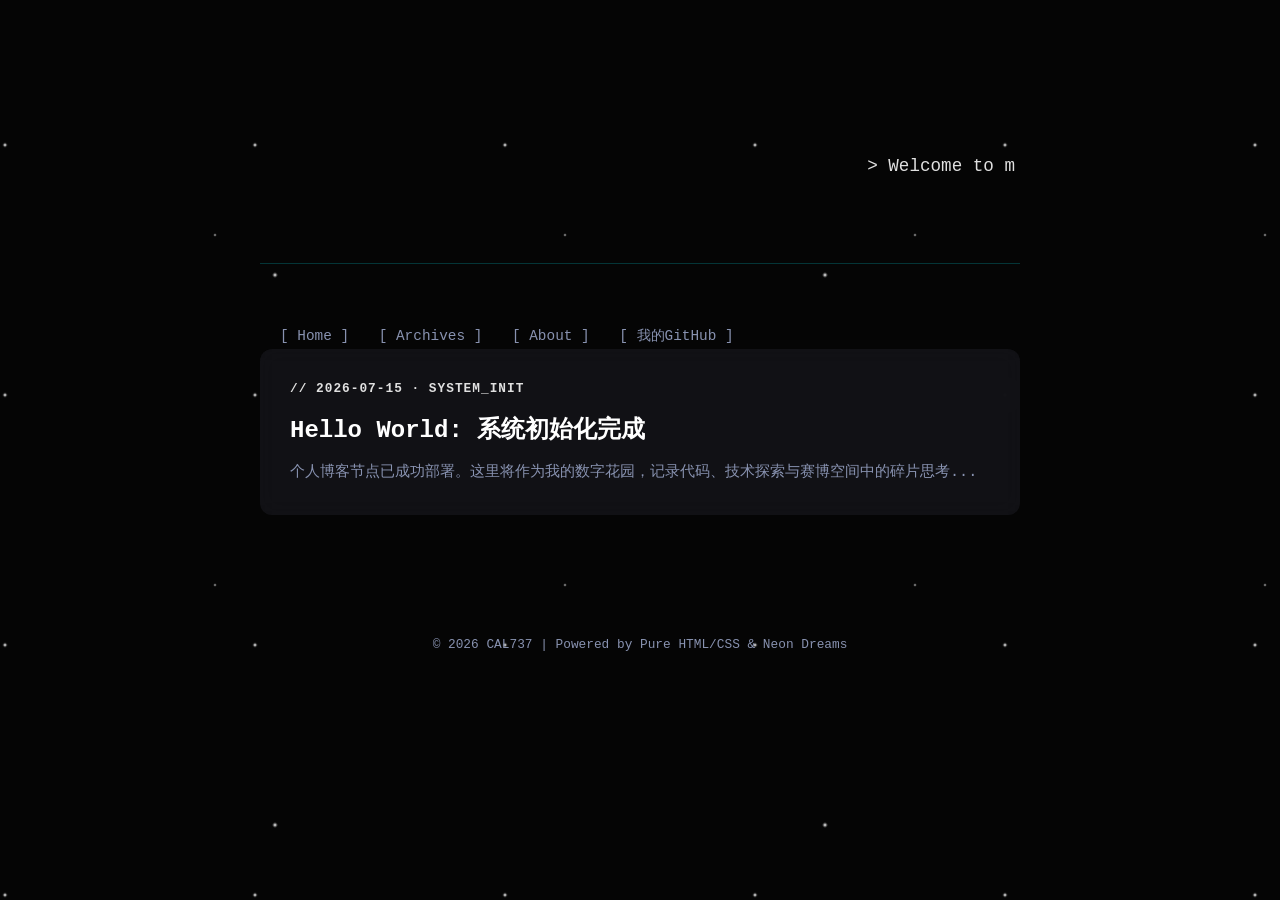
==== index.html @ 0e09108d "更新主页" ====
<!DOCTYPE html>
<html lang="zh-CN">
<head>
    <meta charset="UTF-8">
    <meta name="viewport" content="width=device-width, initial-scale=1.0">
    <title>CAL737_BLOG | Home</title>
    <link rel="stylesheet" href="style.css">
    <style>
        /* 主页专属样式 */
        header { padding: 80px 0 50px; text-align: center; }
        .glitch-title {
            font-size: 3rem; font-weight: 900; letter-spacing: 2px;
            background: linear-gradient(90deg, var(--neon-blue), var(--neon-purple));
            -webkit-background-clip: text; -webkit-text-fill-color: transparent;
            margin-bottom: 16px;
        }
        .typewriter { font-size: 1.1rem; color: var(--neon-blue); border-right: 2px solid var(--neon-blue); padding-right: 5px; }
        .post-list { list-style: none; display: flex; flex-direction: column; gap: 24px; padding-bottom: 60px; }
        .post-card {
            background: var(--card-bg); border: 1px solid var(--card-border);
            border-radius: 12px; padding: 30px; backdrop-filter: blur(10px);
            transition: all 0.4s; opacity: 0; transform: translateY(30px);
        }
        .post-card.visible { opacity: 1; transform: translateY(0); }
        .post-card:hover { border-color: rgba(0, 243, 255, 0.3); box-shadow: 0 10px 40px -10px rgba(0, 243, 255, 0.15); transform: translateY(-5px) !important; }
        .post-card h2 { font-size: 1.5rem; margin-bottom: 10px; color: #fff; }
        .post-card h2 a { text-decoration: none; color: inherit; transition: all 0.3s; }
        .post-card h2 a:hover { color: var(--neon-blue); text-shadow: 0 0 10px rgba(0,243,255,0.4); }
        .post-meta { font-size: 0.8rem; color: var(--neon-purple); margin-bottom: 12px; font-weight: bold; letter-spacing: 1px; }
        .post-excerpt { color: var(--text-dim); font-size: 0.95rem; }
        footer { text-align: center; padding: 40px 0; color: var(--text-dim); font-size: 0.8rem; border-top: 1px solid var(--card-border); margin-top: 20px; }
    </style>
</head>
<body>
    <div class="stars"></div>
    <div class="container">
        <header>
            <h1 class="glitch-title">CAL737_BLOG</h1>
            <div class="typewriter" id="typewriter"></div>
        </header>
        <nav>
            <a href="/">[ Home ]</a>
            <a href="/archives.html">[ Archives ]</a>
            <a href="/about.html">[ About ]</a>
            <a href="https://github.com/CAL737" target="_blank">[ 我的GitHub ]</a>
        </nav>
        <main>
            <ul class="post-list">
                <li class="post-card">
                    <div class="post-meta">// 2026-07-15 · SYSTEM_INIT</div>
                    <h2><a href="#">Hello World: 系统初始化完成</a></h2>
                    <p class="post-excerpt">个人博客节点已成功部署。这里将作为我的数字花园，记录代码、技术探索与赛博空间中的碎片思考...</p>
                </li>
            </ul>
        </main>
        <footer>&copy; 2026 CAL737 | Powered by Pure HTML/CSS & Neon Dreams</footer>
    </div>
    <script>
        const text = "> Welcome to my digital space. Loading thoughts..._";
        const el = document.getElementById('typewriter');
        let i = 0;
        function type() { if (i < text.length) { el.innerHTML += text.charAt(i); i++; setTimeout(type, 80); } }
        type();
        const obs = new IntersectionObserver(entries => entries.forEach(e => { if(e.isIntersecting) e.target.classList.add('visible'); }), {threshold: 0.1});
        document.querySelectorAll('.post-card').forEach(c => obs.observe(c));
    </script>
</body>
</html>
---- style.css ----
/* =========================================
   CAL737_BLOG - CORE STYLESHEET
   Theme: Cyberpunk / Terminal Dark
   ========================================= */

/* 1. 全局变量定义 (方便以后改颜色) */
:root {
    --bg-color: #050505;       /* 极深黑背景 */
    --card-bg: rgba(20, 20, 25, 0.8); /* 半透明卡片 */
    --text-main: #e0e0e0;      /* 主要文字 */
    --text-dim: #8892b0;       /* 次要文字 */
    --accent-cyan: #00f3ff;    /* 赛博青 */
    --accent-purple: #bd00ff;  /* 霓虹紫 */
    --font-mono: 'Courier New', Courier, monospace; /* 等宽字体 */
}

/* 2. 基础重置与排版 */
* {
    margin: 0;
    padding: 0;
    box-sizing: border-box;
}

body {
    background-color: var(--bg-color);
    color: var(--text-main);
    font-family: var(--font-mono);
    line-height: 1.6;
    min-height: 100vh;
    overflow-x: hidden; /* 防止横向滚动条 */
    
    /* 纯CSS生成的星空背景，不需要图片 */
    background-image: 
        radial-gradient(white, rgba(255,255,255,.2) 2px, transparent 3px),
        radial-gradient(white, rgba(255,255,255,.15) 1px, transparent 2px),
        radial-gradient(white, rgba(255,255,255,.1) 2px, transparent 3px);
    background-size: 550px 550px, 350px 350px, 250px 250px;
    background-position: 0 0, 40px 60px, 130px 270px;
}

a {
    text-decoration: none;
    color: inherit;
    transition: all 0.3s ease;
}

/* 3. 布局容器 */
.container {
    max-width: 800px;
    margin: 0 auto;
    padding: 40px 20px;
    position: relative;
    z-index: 1;
}

/* 4. 导航栏 (Header) */
header {
    display: flex;
    justify-content: space-between;
    align-items: center;
    margin-bottom: 60px;
    padding-bottom: 20px;
    border-bottom: 1px solid rgba(0, 243, 255, 0.2);
}

.logo {
    font-size: 1.5rem;
    font-weight: bold;
    color: var(--accent-cyan);
    text-shadow: 0 0 10px rgba(0, 243, 255, 0.5);
}

nav a {
    margin-left: 20px;
    font-size: 0.9rem;
    color: var(--text-dim);
}

nav a:hover, nav a.active {
    color: var(--accent-cyan);
    text-shadow: 0 0 5px var(--accent-cyan);
}

/* 5. 通用卡片样式 (用于文章列表、归档等) */
.card {
    background: var(--card-bg);
    border: 1px solid rgba(255, 255, 255, 0.1);
    padding: 25px;
    margin-bottom: 25px;
    border-radius: 4px;
    backdrop-filter: blur(5px); /* 毛玻璃效果 */
    transition: transform 0.2s, border-color 0.2s;
}

.card:hover {
    transform: translateY(-3px);
    border-color: var(--accent-cyan);
    box-shadow: 0 5px 15px rgba(0, 243, 255, 0.1);
}

.card h2 {
    font-size: 1.2rem;
    margin-bottom: 10px;
}

.card h2 a:hover {
    color: var(--accent-cyan);
}

.meta {
    font-size: 0.8rem;
    color: var(--text-dim);
    margin-bottom: 15px;
    display: block;
}

/* 6. 终端风格特效 (用于 About 页或标题) */
.terminal-text {
    color: var(--accent-cyan);
}

.cursor {
    display: inline-block;
    width: 8px;
    height: 15px;
    background-color: var(--accent-cyan);
    animation: blink 1s infinite;
    vertical-align: middle;
}

@keyframes blink {
    0%, 100% { opacity: 1; }
    50% { opacity: 0; }
}

/* 7. 底部 (Footer) */
footer {
    text-align: center;
    margin-top: 80px;
    padding-top: 20px;
    border-top: 1px solid rgba(255, 255, 255, 0.1);
    font-size: 0.8rem;
    color: var(--text-dim);
}

/* 8. 移动端适配 */
@media (max-width: 600px) {
    header {
        flex-direction: column;
        gap: 20px;
    }
    nav {
        display: flex;
        flex-wrap: wrap;
        justify-content: center;
        gap: 15px;
    }
    nav a { margin: 0; }
}
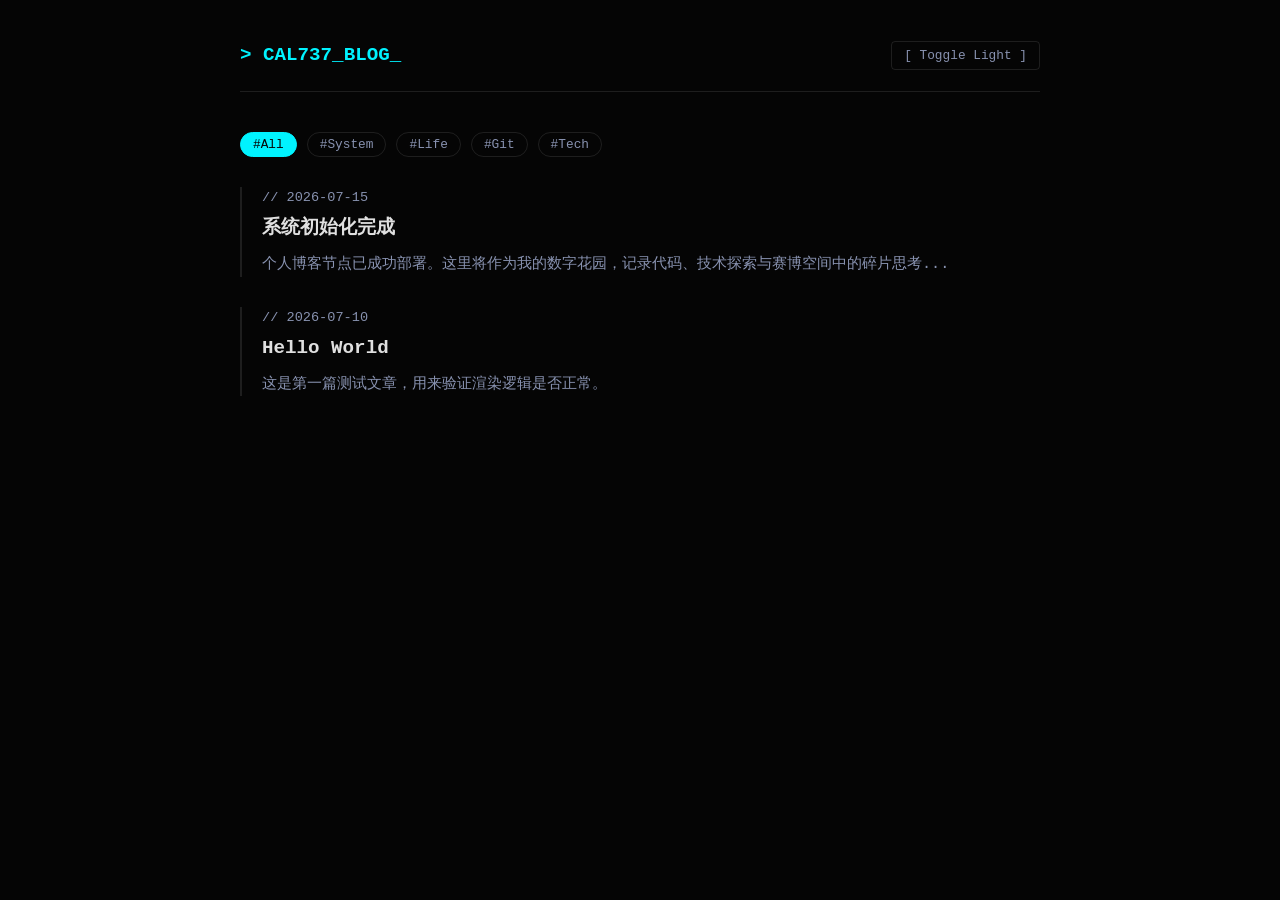
==== commit d7fa93dc: "增加标签筛选与明暗主题切换" ====
--- a/index.html
+++ b/index.html
@@ -4,65 +4,104 @@
     <meta charset="UTF-8">
     <meta name="viewport" content="width=device-width, initial-scale=1.0">
     <title>CAL737_BLOG | Home</title>
-    <link rel="stylesheet" href="style.css">
     <style>
-        /* 主页专属样式 */
-        header { padding: 80px 0 50px; text-align: center; }
-        .glitch-title {
-            font-size: 3rem; font-weight: 900; letter-spacing: 2px;
-            background: linear-gradient(90deg, var(--neon-blue), var(--neon-purple));
-            -webkit-background-clip: text; -webkit-text-fill-color: transparent;
-            margin-bottom: 16px;
+        /* --- 全局变量与基础样式 --- */
+        :root {
+            --bg-color: #050505; --card-bg: rgba(20,20,25,0.8); --text-main: #e0e0e0; 
+            --text-dim: #8892b0; --accent: #00f3ff; --border: rgba(255,255,255,0.1);
         }
-        .typewriter { font-size: 1.1rem; color: var(--neon-blue); border-right: 2px solid var(--neon-blue); padding-right: 5px; }
-        .post-list { list-style: none; display: flex; flex-direction: column; gap: 24px; padding-bottom: 60px; }
-        .post-card {
-            background: var(--card-bg); border: 1px solid var(--card-border);
-            border-radius: 12px; padding: 30px; backdrop-filter: blur(10px);
-            transition: all 0.4s; opacity: 0; transform: translateY(30px);
+        [data-theme="light"] {
+            --bg-color: #f4f4f5; --card-bg: #ffffff; --text-main: #1f2937; 
+            --text-dim: #6b7280; --accent: #2563eb; --border: rgba(0,0,0,0.1);
         }
-        .post-card.visible { opacity: 1; transform: translateY(0); }
-        .post-card:hover { border-color: rgba(0, 243, 255, 0.3); box-shadow: 0 10px 40px -10px rgba(0, 243, 255, 0.15); transform: translateY(-5px) !important; }
-        .post-card h2 { font-size: 1.5rem; margin-bottom: 10px; color: #fff; }
-        .post-card h2 a { text-decoration: none; color: inherit; transition: all 0.3s; }
-        .post-card h2 a:hover { color: var(--neon-blue); text-shadow: 0 0 10px rgba(0,243,255,0.4); }
-        .post-meta { font-size: 0.8rem; color: var(--neon-purple); margin-bottom: 12px; font-weight: bold; letter-spacing: 1px; }
-        .post-excerpt { color: var(--text-dim); font-size: 0.95rem; }
-        footer { text-align: center; padding: 40px 0; color: var(--text-dim); font-size: 0.8rem; border-top: 1px solid var(--card-border); margin-top: 20px; }
+        * { margin: 0; padding: 0; box-sizing: border-box; transition: background-color 0.3s, color 0.3s; }
+        body { background: var(--bg-color); color: var(--text-main); font-family: 'Courier New', monospace; line-height: 1.6; padding: 40px 20px; min-height: 100vh; }
+        .container { max-width: 800px; margin: 0 auto; }
+
+        /* --- 顶部导航与主题切换 --- */
+        header { display: flex; justify-content: space-between; align-items: center; margin-bottom: 40px; border-bottom: 1px solid var(--border); padding-bottom: 20px; }
+        .logo { font-size: 1.2rem; font-weight: bold; color: var(--accent); text-decoration: none; }
+        .theme-toggle { background: none; border: 1px solid var(--border); color: var(--text-dim); padding: 6px 12px; border-radius: 4px; cursor: pointer; font-family: inherit; font-size: 0.8rem;}
+        .theme-toggle:hover { border-color: var(--accent); color: var(--accent); }
+
+        /* --- 标签筛选器 --- */
+        .tags-filter { margin-bottom: 30px; display: flex; flex-wrap: wrap; gap: 10px; }
+        .tag-btn { background: none; border: 1px solid var(--border); color: var(--text-dim); padding: 4px 12px; border-radius: 20px; cursor: pointer; font-family: inherit; font-size: 0.8rem; transition: 0.3s;}
+        .tag-btn.active, .tag-btn:hover { background: var(--accent); color: var(--bg-color); border-color: var(--accent); }
+
+        /* --- 文章卡片 --- */
+        .post-item { border-left: 2px solid var(--border); padding-left: 20px; margin-bottom: 30px; transition: 0.3s; }
+        .post-item:hover { border-left-color: var(--accent); transform: translateX(5px); }
+        .date { color: var(--text-dim); font-size: 0.85rem; display: block; margin-bottom: 5px; }
+        .title { font-size: 1.2rem; color: var(--text-main); text-decoration: none; font-weight: bold; display: block; margin-bottom: 8px;}
+        .title:hover { color: var(--accent); }
+        .summary { color: var(--text-dim); font-size: 0.95rem; }
     </style>
 </head>
 <body>
-    <div class="stars"></div>
     <div class="container">
         <header>
-            <h1 class="glitch-title">CAL737_BLOG</h1>
-            <div class="typewriter" id="typewriter"></div>
+            <a href="/" class="logo">> CAL737_BLOG_</a>
+            <button class="theme-toggle" id="themeBtn">[ Toggle Light ]</button>
         </header>
-        <nav>
-            <a href="/">[ Home ]</a>
-            <a href="/archives.html">[ Archives ]</a>
-            <a href="/about.html">[ About ]</a>
-            <a href="https://github.com/CAL737" target="_blank">[ 我的GitHub ]</a>
-        </nav>
-        <main>
-            <ul class="post-list">
-                <li class="post-card">
-                    <div class="post-meta">// 2026-07-15 · SYSTEM_INIT</div>
-                    <h2><a href="#">Hello World: 系统初始化完成</a></h2>
-                    <p class="post-excerpt">个人博客节点已成功部署。这里将作为我的数字花园，记录代码、技术探索与赛博空间中的碎片思考...</p>
-                </li>
-            </ul>
+
+        <!-- 标签过滤区 -->
+        <div class="tags-filter" id="tagsFilter">
+            <!-- JS 会自动生成标签按钮 -->
+        </div>
+
+        <!-- 文章列表 -->
+        <main id="post-container">
+            <p style="color: var(--text-dim);">> System initializing...</p>
         </main>
-        <footer>&copy; 2026 CAL737 | Powered by Pure HTML/CSS & Neon Dreams</footer>
     </div>
+
+    <script src="posts.js"></script>
     <script>
-        const text = "> Welcome to my digital space. Loading thoughts..._";
-        const el = document.getElementById('typewriter');
-        let i = 0;
-        function type() { if (i < text.length) { el.innerHTML += text.charAt(i); i++; setTimeout(type, 80); } }
-        type();
-        const obs = new IntersectionObserver(entries => entries.forEach(e => { if(e.isIntersecting) e.target.classList.add('visible'); }), {threshold: 0.1});
-        document.querySelectorAll('.post-card').forEach(c => obs.observe(c));
+        // 1. 主题切换逻辑
+        const themeBtn = document.getElementById('themeBtn');
+        themeBtn.addEventListener('click', () => {
+            const isLight = document.documentElement.getAttribute('data-theme') === 'light';
+            document.documentElement.setAttribute('data-theme', isLight ? 'dark' : 'light');
+            themeBtn.textContent = isLight ? '[ Toggle Light ]' : '[ Toggle Dark ]';
+        });
+
+        // 2. 渲染文章与标签逻辑
+        const container = document.getElementById('post-container');
+        const tagsFilter = document.getElementById('tagsFilter');
+        let currentTag = 'All';
+
+        function render() {
+            // 提取所有不重复的标签
+            const allTags = ['All', ...new Set(blogPosts.flatMap(p => p.tags || []))];
+            
+            // 渲染标签按钮
+            tagsFilter.innerHTML = allTags.map(tag => 
+                `<button class="tag-btn ${tag === currentTag ? 'active' : ''}" data-tag="${tag}">#${tag}</button>`
+            ).join('');
+
+            // 绑定标签点击事件
+            tagsFilter.querySelectorAll('.tag-btn').forEach(btn => {
+                btn.addEventListener('click', () => {
+                    currentTag = btn.dataset.tag;
+                    render(); // 重新渲染
+                });
+            });
+
+            // 过滤并渲染文章
+            const filtered = currentTag === 'All' ? blogPosts : blogPosts.filter(p => p.tags && p.tags.includes(currentTag));
+            
+            container.innerHTML = filtered.length > 0 ? filtered.map(post => `
+                <article class="post-item">
+                    <span class="date">// ${post.date}</span>
+                    <a href="${post.link}" class="title">${post.title}</a>
+                    <p class="summary">${post.summary}</p>
+                </article>
+            `).join('') : '<p>> No matching logs found.</p>';
+        }
+
+        // 初始化
+        if (typeof blogPosts !== 'undefined') render();
     </script>
 </body>
 </html>
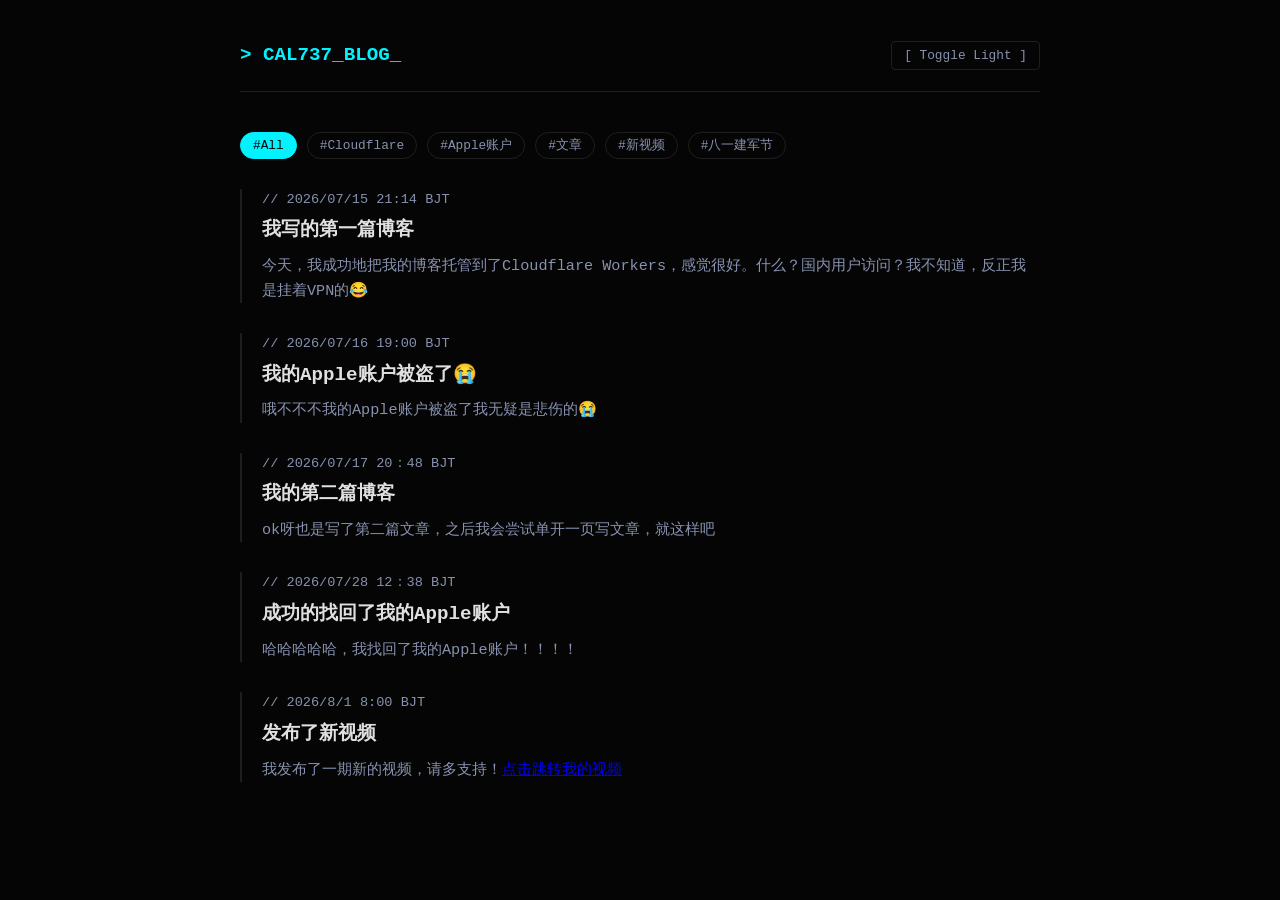
==== commit 2c63a013: "更新网站的标题" ====
--- a/index.html
+++ b/index.html
@@ -3,7 +3,7 @@
 <head>
     <meta charset="UTF-8">
     <meta name="viewport" content="width=device-width, initial-scale=1.0">
-    <title>CAL737_BLOG | Home</title>
+    <title>wyj484的Blog | Home</title>
     <style>
         /* --- 全局变量与基础样式 --- */
         :root {
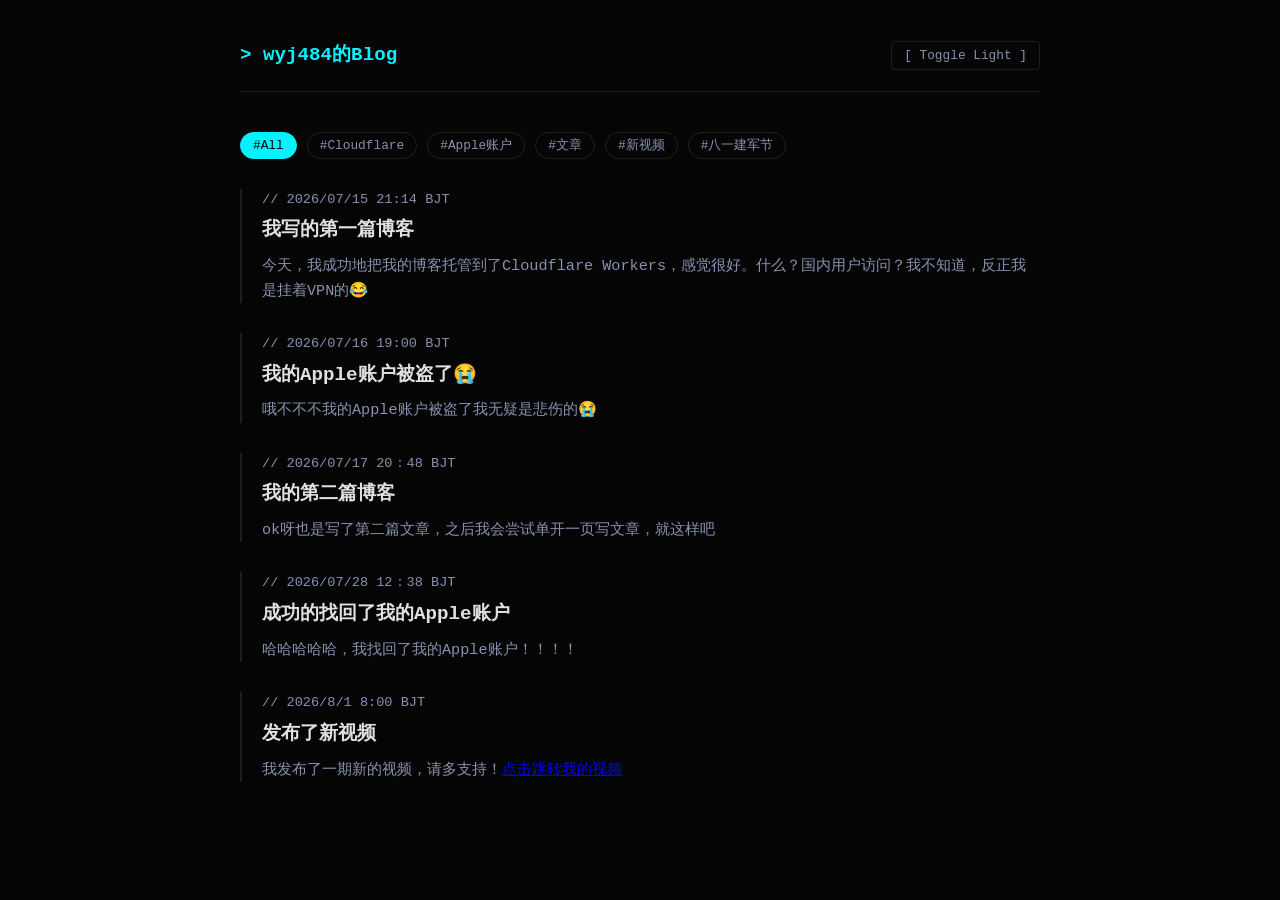
==== commit 53a955b7: "123456" ====
--- a/index.html
+++ b/index.html
@@ -41,7 +41,7 @@
 <body>
     <div class="container">
         <header>
-            <a href="/" class="logo">> CAL737_BLOG_</a>
+            <a href="/" class="logo">> wyj484的Blog</a>
             <button class="theme-toggle" id="themeBtn">[ Toggle Light ]</button>
         </header>
 
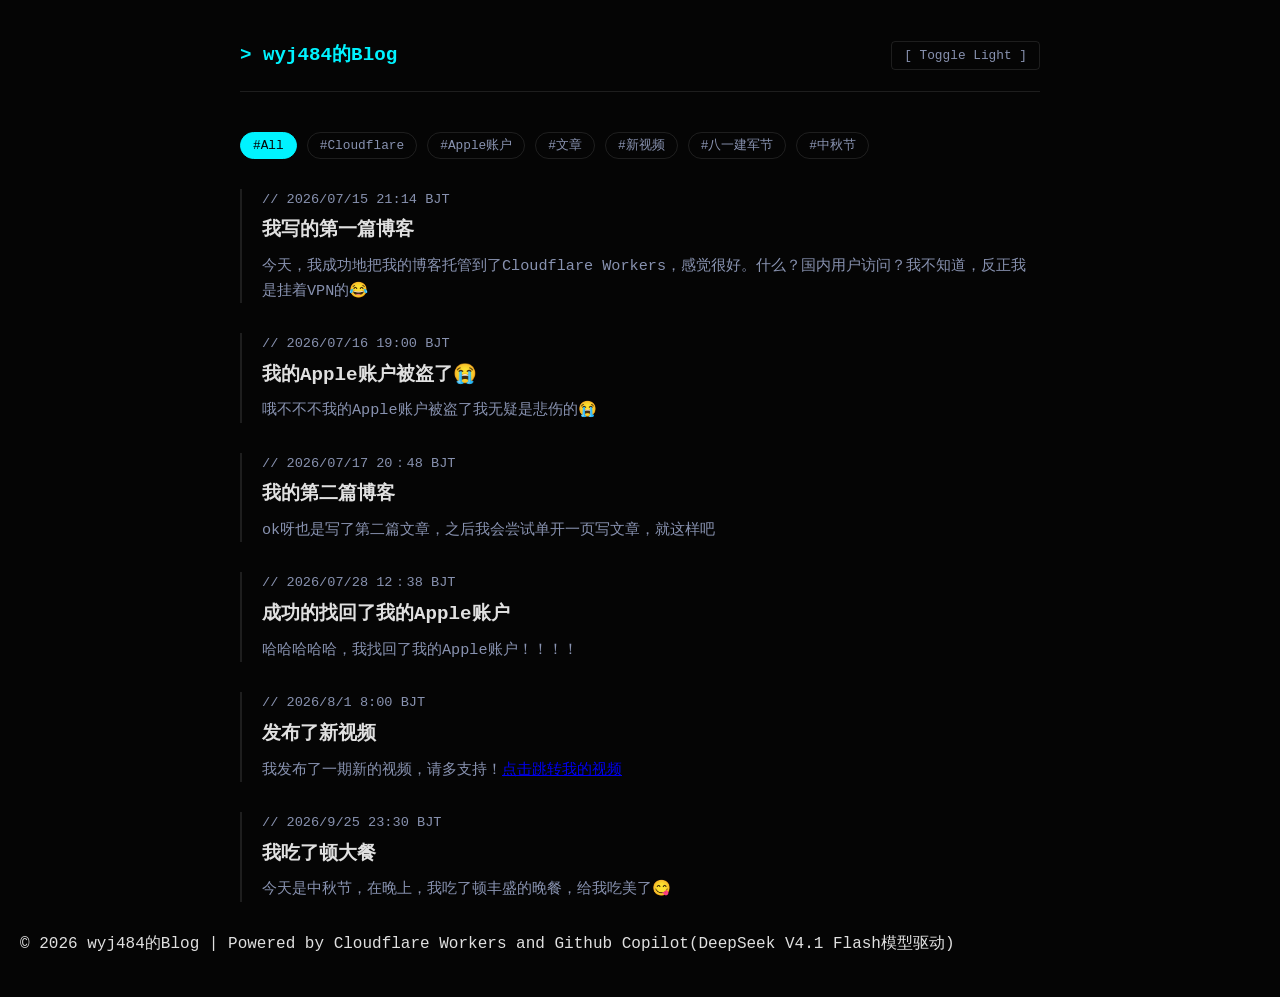
==== commit 65aff033: "新增页脚信息，包含版权声明及技术支持信息" ====
--- a/index.html
+++ b/index.html
@@ -103,5 +103,9 @@
         // 初始化
         if (typeof blogPosts !== 'undefined') render();
     </script>
+
+    <footer>
+            <p>&copy; 2026 wyj484的Blog | Powered by Cloudflare Workers and Github Copilot(DeepSeek V4.1 Flash模型驱动)</p>
+    </footer>
 </body>
 </html>
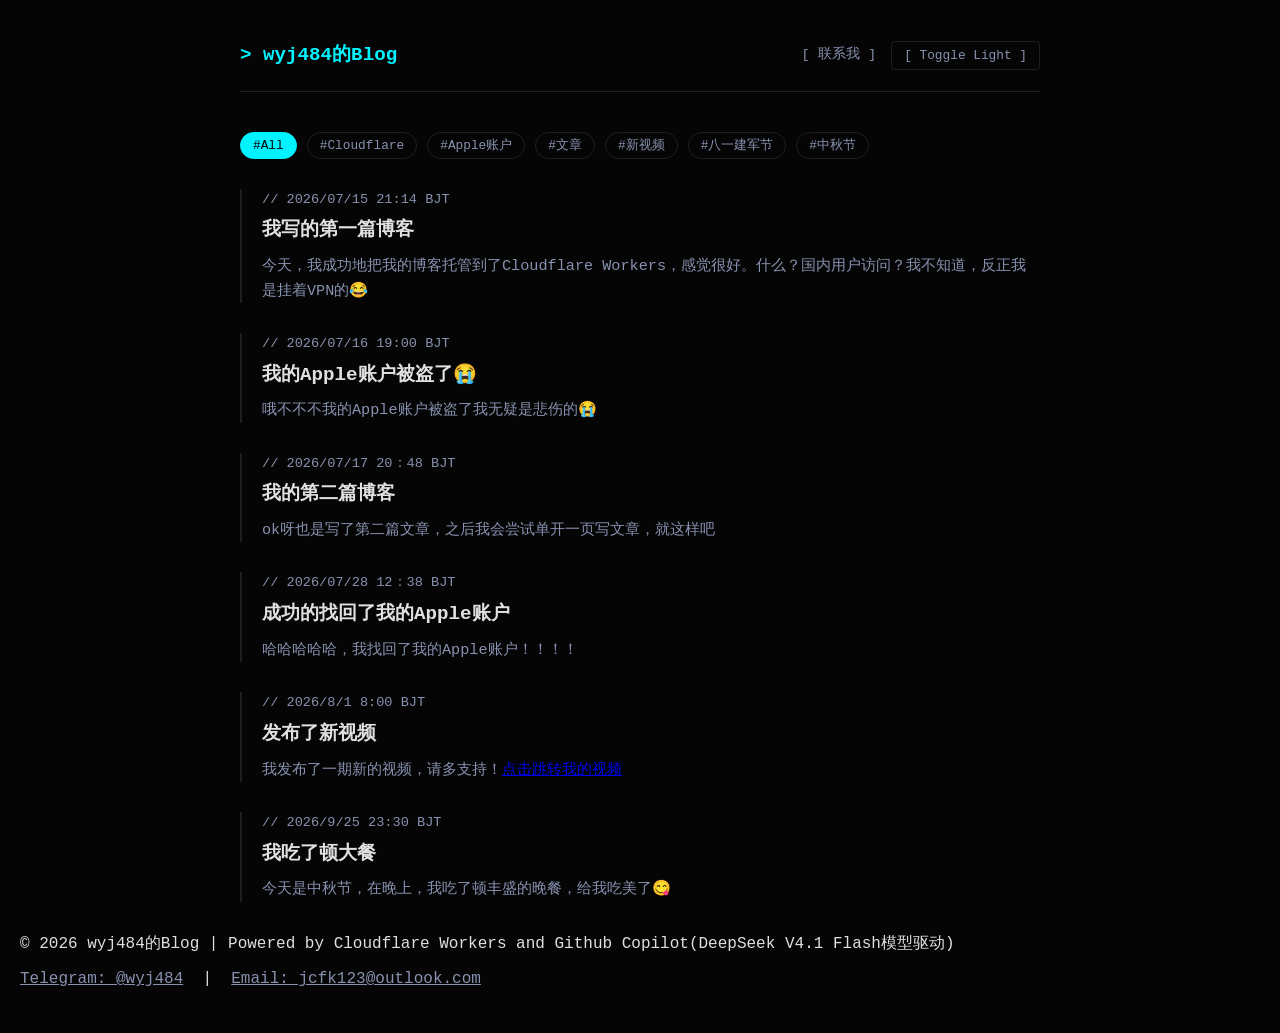
==== commit 48274cb9: "添加联系方式页面并在主页添加联系入口" ====
--- a/index.html
+++ b/index.html
@@ -21,6 +21,9 @@
         /* --- 顶部导航与主题切换 --- */
         header { display: flex; justify-content: space-between; align-items: center; margin-bottom: 40px; border-bottom: 1px solid var(--border); padding-bottom: 20px; }
         .logo { font-size: 1.2rem; font-weight: bold; color: var(--accent); text-decoration: none; }
+        .header-right { display: flex; align-items: center; gap: 15px; }
+        .nav-link { color: var(--text-dim); text-decoration: none; font-size: 0.85rem; }
+        .nav-link:hover { color: var(--accent); }
         .theme-toggle { background: none; border: 1px solid var(--border); color: var(--text-dim); padding: 6px 12px; border-radius: 4px; cursor: pointer; font-family: inherit; font-size: 0.8rem;}
         .theme-toggle:hover { border-color: var(--accent); color: var(--accent); }
 
@@ -42,7 +45,10 @@
     <div class="container">
         <header>
             <a href="/" class="logo">> wyj484的Blog</a>
-            <button class="theme-toggle" id="themeBtn">[ Toggle Light ]</button>
+            <div class="header-right">
+                <a href="pages/contact.html" class="nav-link">[ 联系我 ]</a>
+                <button class="theme-toggle" id="themeBtn">[ Toggle Light ]</button>
+            </div>
         </header>
 
         <!-- 标签过滤区 -->
@@ -106,6 +112,11 @@
 
     <footer>
             <p>&copy; 2026 wyj484的Blog | Powered by Cloudflare Workers and Github Copilot(DeepSeek V4.1 Flash模型驱动)</p>
+            <p style="margin-top: 10px;">
+                <a href="https://t.me/wyj484" target="_blank" rel="noopener" style="color: var(--text-dim);">Telegram: @wyj484</a>
+                &nbsp;|&nbsp;
+                <a href="mailto:jcfk123@outlook.com" style="color: var(--text-dim);">Email: jcfk123@outlook.com</a>
+            </p>
     </footer>
 </body>
 </html>
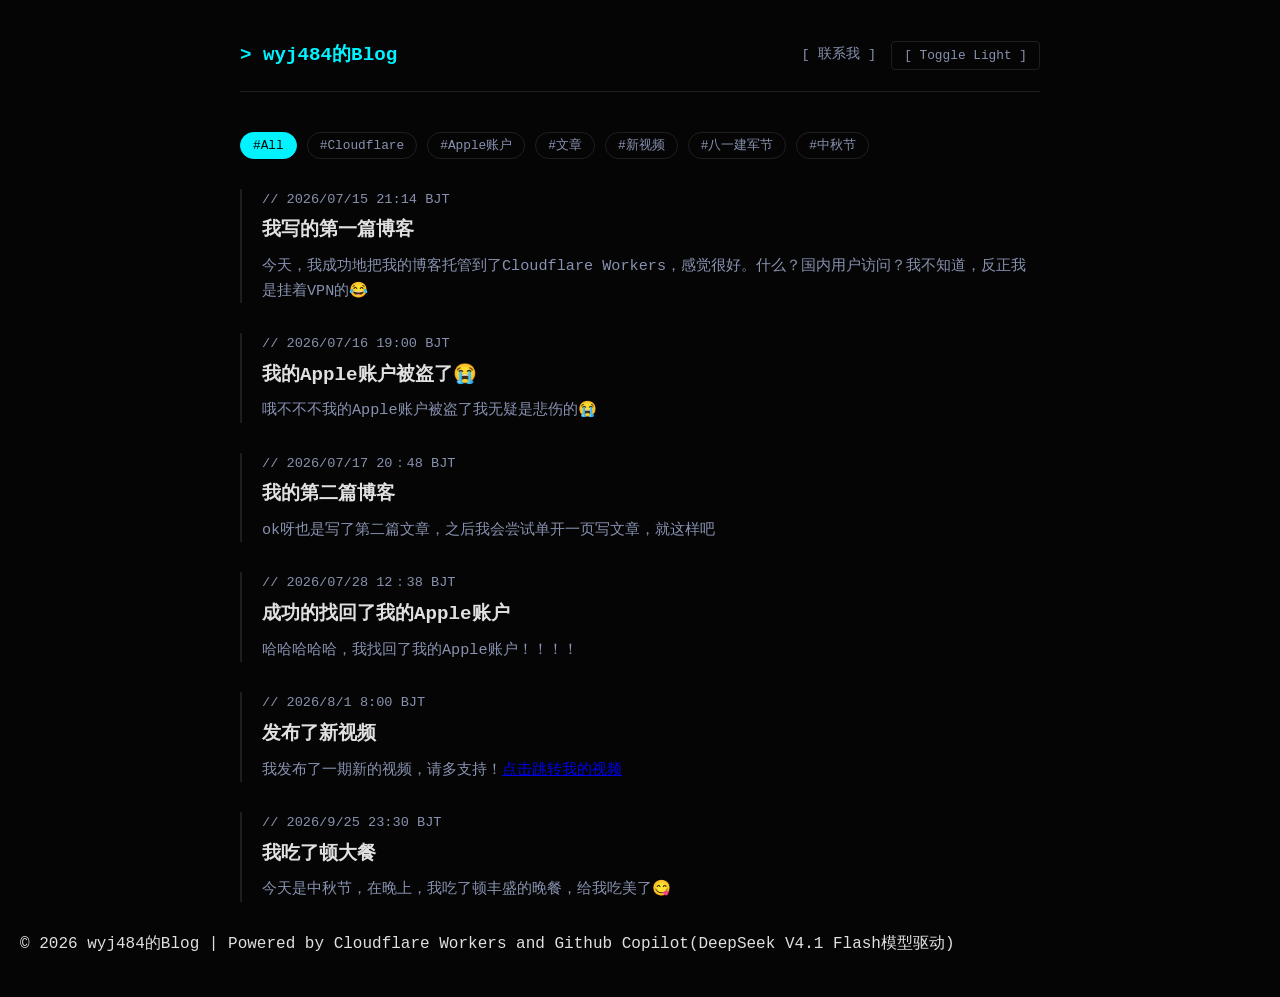
==== commit 7c8e0b67: "统一主页版权声明样式" ====
--- a/index.html
+++ b/index.html
@@ -112,11 +112,6 @@
 
     <footer>
             <p>&copy; 2026 wyj484的Blog | Powered by Cloudflare Workers and Github Copilot(DeepSeek V4.1 Flash模型驱动)</p>
-            <p style="margin-top: 10px;">
-                <a href="https://t.me/wyj484" target="_blank" rel="noopener" style="color: var(--text-dim);">Telegram: @wyj484</a>
-                &nbsp;|&nbsp;
-                <a href="mailto:jcfk123@outlook.com" style="color: var(--text-dim);">Email: jcfk123@outlook.com</a>
-            </p>
     </footer>
 </body>
 </html>
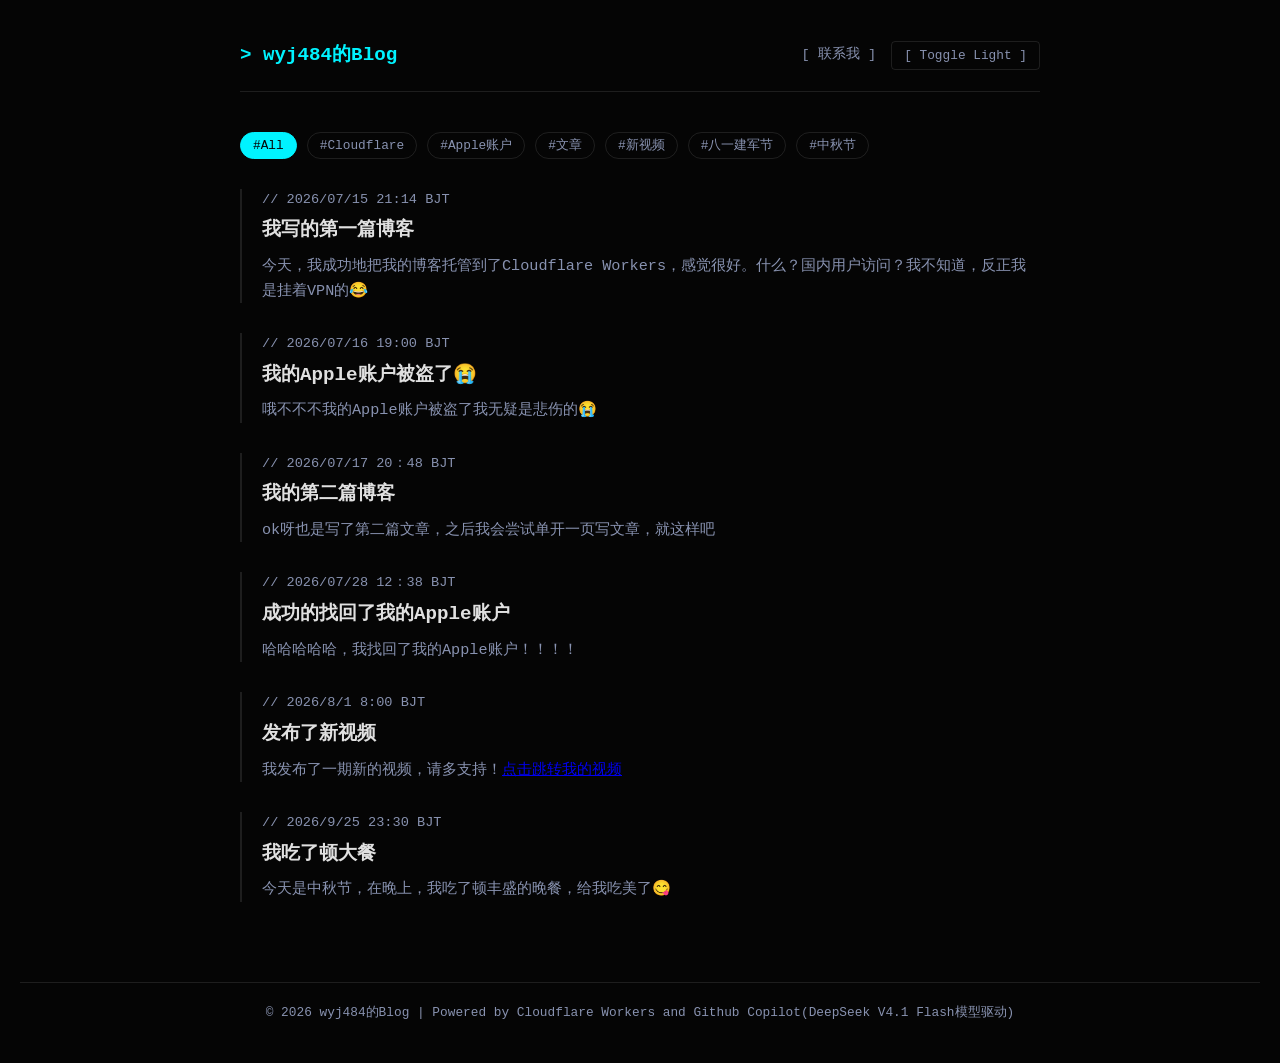
==== commit ab2d4e6d: "统一主页footer样式与文章页一致" ====
--- a/index.html
+++ b/index.html
@@ -39,6 +39,9 @@
         .title { font-size: 1.2rem; color: var(--text-main); text-decoration: none; font-weight: bold; display: block; margin-bottom: 8px;}
         .title:hover { color: var(--accent); }
         .summary { color: var(--text-dim); font-size: 0.95rem; }
+
+        /* --- 底部 (Footer) --- */
+        footer { text-align: center; margin-top: 80px; padding-top: 20px; border-top: 1px solid var(--border); font-size: 0.8rem; color: var(--text-dim); }
     </style>
 </head>
 <body>
